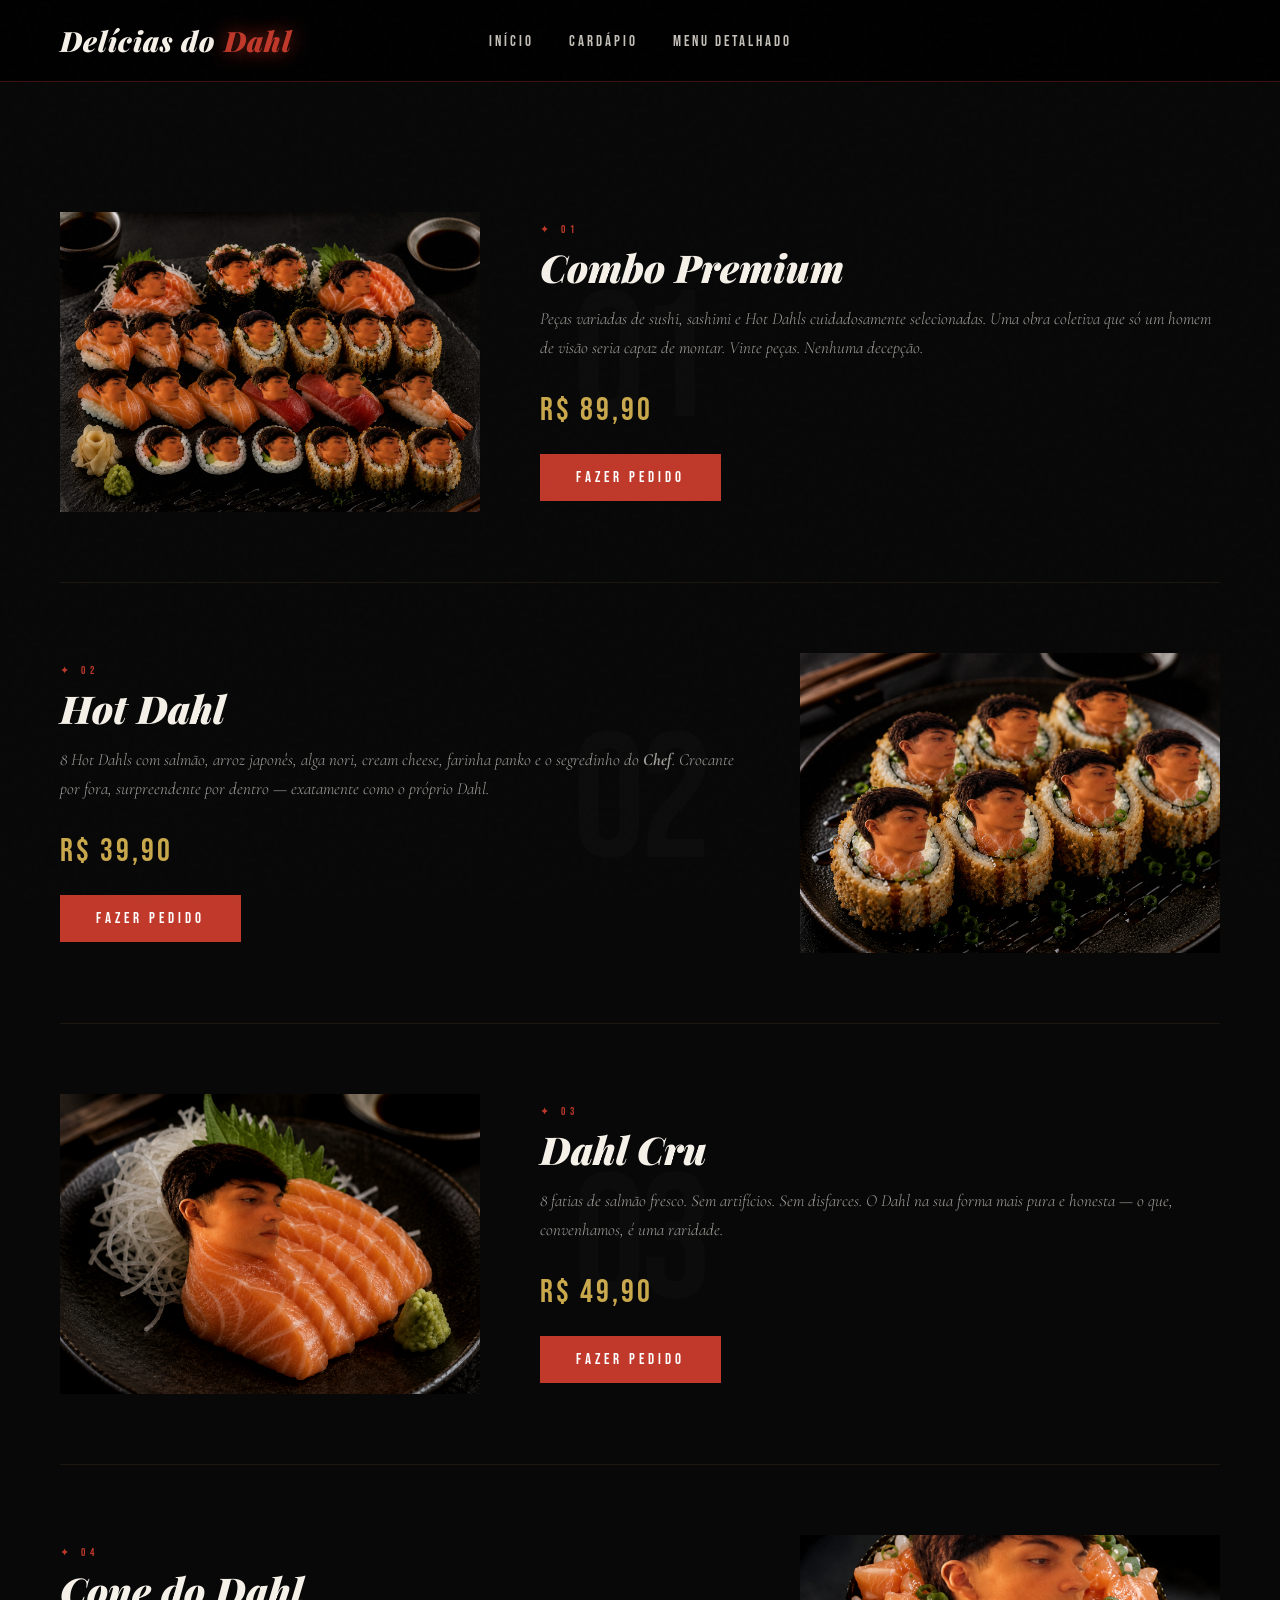
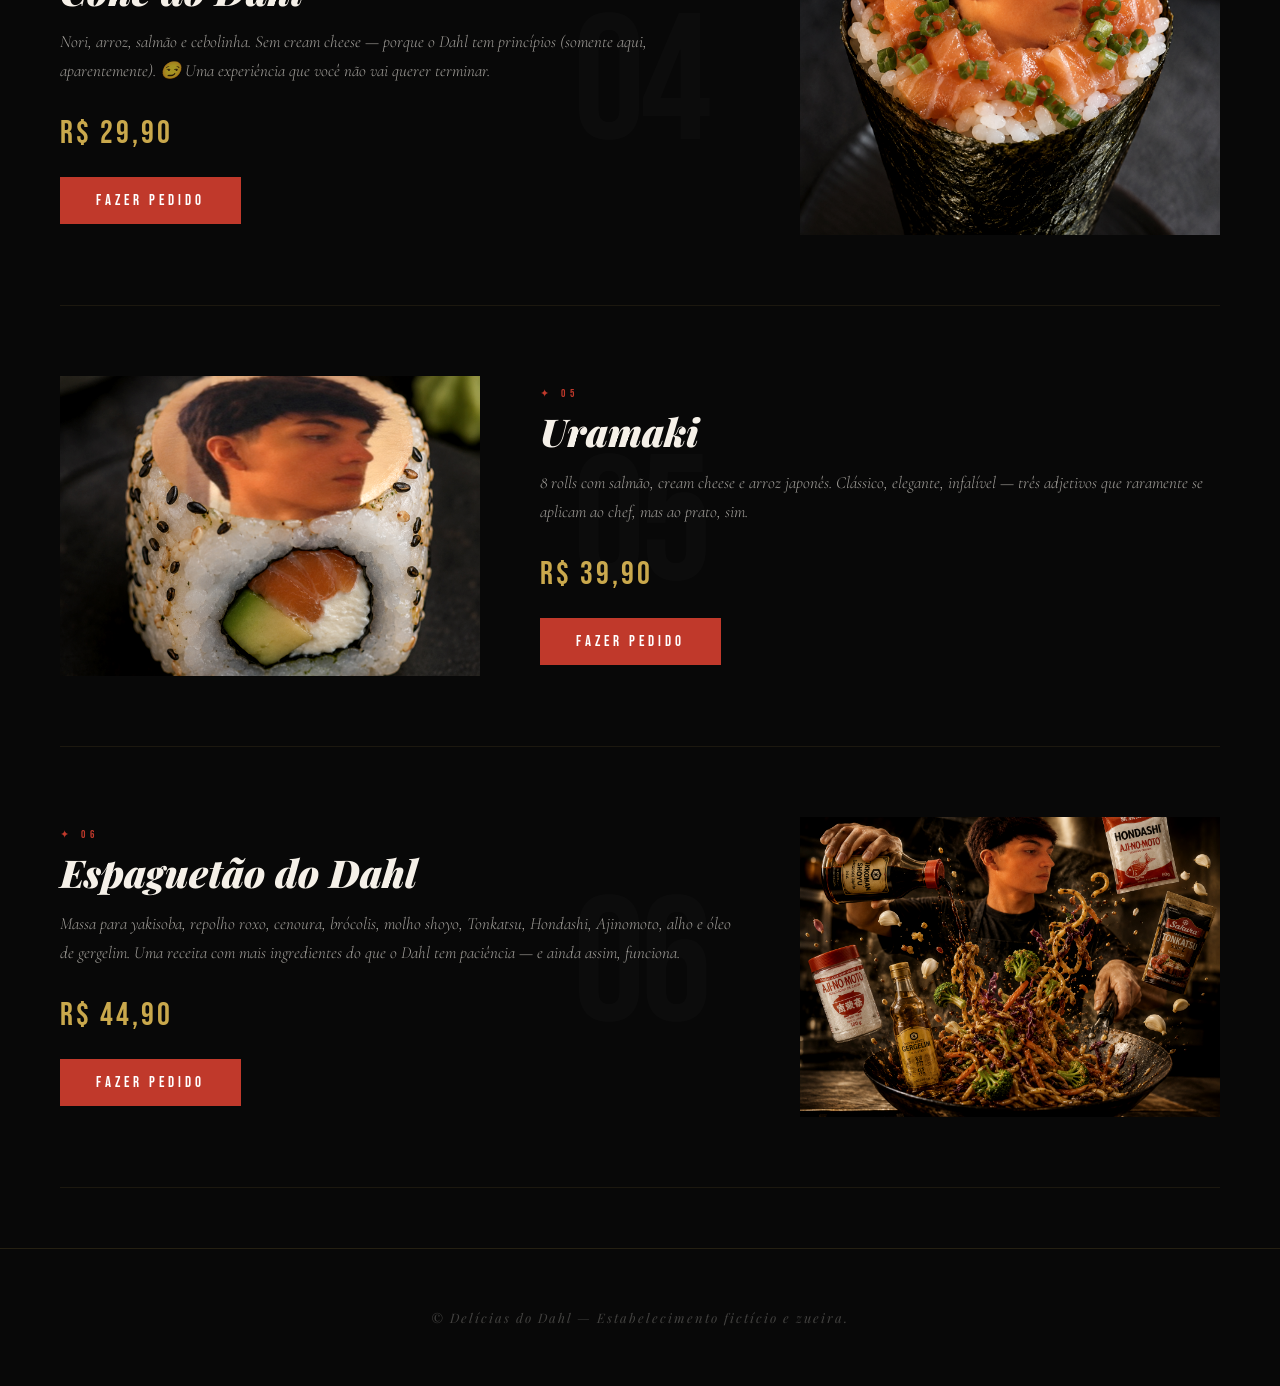
==== menu-detalhado.html @ f965256a "first commit" ====
<!DOCTYPE html>
<html lang="pt-br">
<head>
    <meta charset="UTF-8">
    <meta name="viewport" content="width=device-width, initial-scale=1.0">
    <title>Menu Detalhado — Delícias do Dahl</title>
    <link rel="stylesheet" href="style.css">
    <link rel="preconnect" href="https://fonts.googleapis.com">
    <link href="https://fonts.googleapis.com/css2?family=Playfair+Display:ital,wght@0,700;0,900;1,700&family=Cormorant+Garamond:ital,wght@0,300;0,500;1,300;1,500&family=Bebas+Neue&display=swap" rel="stylesheet">
</head>
<body>

<header>
    <nav class="navecabeção">
        <h1><em>Delícias do <span>Dahl</span></em></h1>
        <ul>
            <li><a href="index.html">Início</a></li>
            <li><a href="cardapio.html">Cardápio</a></li>
            <li><a href="menu-detalhado.html">Menu Detalhado</a></li>
        </ul>
    </nav>
</header>

<main class="menu-detalhado">

    <section id="combo" data-numero="01">
        <img src="ComboDahl.png" alt="Combo Premium">
        <div class="prato-info">
            <span class="prato-numero">✦ 01</span>
            <h2>Combo Premium</h2>
            <p>
                Peças variadas de sushi, sashimi e Hot Dahls cuidadosamente selecionadas.
                Uma obra coletiva que só um homem de visão seria capaz de montar.
                Vinte peças. Nenhuma decepção.
            </p>
            <span class="prato-preco">R$ 89,90</span>
            <button class="pedido" onclick="realizarPedido()">FAZER PEDIDO</button>
        </div>
    </section>

    <section id="hotroll" data-numero="02">
        <img src="HotDahl.png" alt="Hot Dahl">
        <div class="prato-info">
            <span class="prato-numero">✦ 02</span>
            <h2>Hot Dahl</h2>
            <p>
                8 Hot Dahls com salmão, arroz japonês, alga nori, cream cheese,
                farinha panko e o segredinho do <strong>Chef</strong>.
                Crocante por fora, surpreendente por dentro —
                exatamente como o próprio Dahl.
            </p>
            <span class="prato-preco">R$ 39,90</span>
            <button class="pedido" onclick="realizarPedido()">FAZER PEDIDO</button>
        </div>
    </section>

    <section id="sashimi" data-numero="03">
        <img src="SashimiDahl.png" alt="Dahl Cru">
        <div class="prato-info">
            <span class="prato-numero">✦ 03</span>
            <h2>Dahl Cru</h2>
            <p>8 fatias de salmão fresco. Sem artifícios. Sem disfarces.
                O Dahl na sua forma mais pura e honesta —
                o que, convenhamos, é uma raridade.</p>
            <span class="prato-preco">R$ 49,90</span>
            <button class="pedido" onclick="realizarPedido()">FAZER PEDIDO</button>
        </div>
    </section>

    <section id="temaki" data-numero="04">
        <img src="TemakiDahl.png" alt="Cone do Dahl">
        <div class="prato-info">
            <span class="prato-numero">✦ 04</span>
            <h2>Cone do Dahl</h2>
            <p>
                Nori, arroz, salmão e cebolinha.
                Sem cream cheese — porque o Dahl tem princípios
                (somente aqui, aparentemente). 😏
                Uma experiência que você não vai querer terminar.
            </p>
            <span class="prato-preco">R$ 29,90</span>
            <button class="pedido" onclick="realizarPedido()">FAZER PEDIDO</button>
        </div>
    </section>

    <section id="uramaki" data-numero="05">
        <img src="DahlUrumaki.png" alt="Uramaki">
        <div class="prato-info">
            <span class="prato-numero">✦ 05</span>
            <h2>Uramaki</h2>
            <p>
                8 rolls com salmão, cream cheese e arroz japonês.
                Clássico, elegante, infalível —
                três adjetivos que raramente se aplicam ao chef, mas ao prato, sim.
            </p>
            <span class="prato-preco">R$ 39,90</span>
            <button class="pedido" onclick="realizarPedido()">FAZER PEDIDO</button>
        </div>
    </section>

    <section id="yakisoba" data-numero="06">
        <img src="Espaguetão.png" alt="Espaguetão do Dahl">
        <div class="prato-info">
            <span class="prato-numero">✦ 06</span>
            <h2>Espaguetão do Dahl</h2>
            <p>
                Massa para yakisoba, repolho roxo, cenoura, brócolis,
                molho shoyo, Tonkatsu, Hondashi, Ajinomoto, alho e óleo de gergelim.
                Uma receita com mais ingredientes do que o Dahl tem
                paciência — e ainda assim, funciona.
            </p>
            <span class="prato-preco">R$ 44,90</span>
            <button class="pedido" onclick="realizarPedido()">FAZER PEDIDO</button>
        </div>
    </section>

</main>

<footer class="rodape-drama">
    <p>© Delícias do Dahl — Estabelecimento fictício e zueira.</p>
</footer>

<script>
    function realizarPedido() {
        const msgs = [
            "Pedido realizado! O Dahl já está suando na cozinha.",
            "Compra confirmada! Ele vai fazer isso com um sorriso no rosto.",
            "Pedido aceito! Diz que vai chegar em 30 minutos mas já sabe como é.",
            "Beleza! Seu pedido foi enviado para as mãos talentosas do Chef."
        ];
        alert(msgs[Math.floor(Math.random() * msgs.length)]);
    }
</script>

</body>
</html>
---- style.css ----
@import url('https://fonts.googleapis.com/css2?family=Playfair+Display:ital,wght@0,700;0,900;1,700&family=Cormorant+Garamond:ital,wght@0,300;0,500;1,300;1,500&family=Bebas+Neue&display=swap');

* {
    margin: 0;
    padding: 0;
    box-sizing: border-box;
}

:root {
    --vermelho: #c0392b;
    --vermelho-escuro: #7b1010;
    --dourado: #c9a84c;
    --dourado-claro: #f0d080;
    --preto: #080808;
    --preto-medio: #131313;
    --branco: #f5f0e8;
}

body {
    font-family: 'Cormorant Garamond', serif;
    background-color: var(--preto);
    color: var(--branco);
    cursor: default;
    overflow-x: hidden;
}

/* Grain overlay em tudo */
body::before {
    content: '';
    position: fixed;
    inset: 0;
    background-image: url("data:image/svg+xml,%3Csvg viewBox='0 0 200 200' xmlns='http://www.w3.org/2000/svg'%3E%3Cfilter id='n'%3E%3CfeTurbulence type='fractalNoise' baseFrequency='0.9' numOctaves='4' stitchTiles='stitch'/%3E%3C/filter%3E%3Crect width='100%25' height='100%25' filter='url(%23n)' opacity='0.04'/%3E%3C/svg%3E");
    pointer-events: none;
    z-index: 9999;
    opacity: 0.35;
}

/* ── NAVBAR ── */
.navecabeção {
    display: flex;
    align-items: center;
    justify-content: space-between;
    padding: 22px 60px;
    background: linear-gradient(180deg, #000 0%, rgba(0,0,0,0.85) 100%);
    border-bottom: 1px solid rgba(192, 57, 43, 0.3);
    position: sticky;
    top: 0;
    z-index: 100;
    backdrop-filter: blur(10px);
}

.navecabeção h1 {
    font-family: 'Playfair Display', serif;
    font-size: 28px;
    font-weight: 900;
    font-style: italic;
    color: var(--branco);
    letter-spacing: 1px;
}

.navecabeção h1 span {
    color: var(--vermelho);
    text-shadow: 0 0 20px rgba(192,57,43,0.8);
}

.navecabeção ul {
    display: flex;
    list-style: none;
    gap: 35px;
    position: absolute;
    left: 50%;
    transform: translateX(-50%);
}

.navecabeção a {
    text-decoration: none;
    color: var(--branco);
    font-family: 'Bebas Neue', sans-serif;
    font-size: 15px;
    letter-spacing: 3px;
    transition: 0.3s;
    opacity: 0.8;
}

.navecabeção a:hover {
    color: var(--dourado);
    opacity: 1;
    text-shadow: 0 0 12px rgba(201, 168, 76, 0.6);
}

/* ── HERO ── */
.hero {
    height: 100vh;
    display: flex;
    flex-direction: column;
    justify-content: center;
    align-items: center;
    background-image: url(Espaguetão.png);
    background-size: cover;
    background-position: center;
    text-align: center;
    position: relative;
    overflow: hidden;
}

.hero::before {
    content: '';
    position: absolute;
    inset: 0;
    background: linear-gradient(
        180deg,
        rgba(0,0,0,0.3) 0%,
        rgba(8,8,8,0.6) 50%,
        rgba(8,8,8,0.95) 100%
    );
}

.hero-content {
    position: relative;
    z-index: 2;
    animation: fadeUp 1.2s ease forwards;
}

@keyframes fadeUp {
    from { opacity: 0; transform: translateY(40px); }
    to { opacity: 1; transform: translateY(0); }
}

.hero-tagline {
    font-family: 'Bebas Neue', sans-serif;
    font-size: 11px;
    letter-spacing: 8px;
    color: var(--dourado);
    text-transform: uppercase;
    margin-bottom: 20px;
    opacity: 0.9;
}

.hero h2 {
    font-family: 'Playfair Display', serif;
    font-size: clamp(42px, 7vw, 88px);
    font-weight: 900;
    font-style: italic;
    line-height: 1.05;
    text-shadow: 2px 4px 30px rgba(0,0,0,0.9);
    max-width: 900px;
    margin-bottom: 16px;
}

.hero h2 em {
    color: var(--vermelho);
    font-style: italic;
}

.hero-sub {
    font-family: 'Cormorant Garamond', serif;
    font-size: 22px;
    font-style: italic;
    font-weight: 300;
    color: rgba(245,240,232,0.75);
    margin-bottom: 40px;
    letter-spacing: 1px;
}

/* Linha decorativa */
.hero-divider {
    width: 80px;
    height: 1px;
    background: linear-gradient(90deg, transparent, var(--dourado), transparent);
    margin: 0 auto 40px;
}

/* ── BOTÃO ── */
.btn {
    display: inline-block;
    background: transparent;
    color: var(--branco);
    border: 1px solid var(--dourado);
    padding: 14px 36px;
    text-decoration: none;
    font-family: 'Bebas Neue', sans-serif;
    font-size: 14px;
    letter-spacing: 4px;
    transition: 0.4s;
    position: relative;
    overflow: hidden;
}

.btn::before {
    content: '';
    position: absolute;
    inset: 0;
    background: var(--vermelho);
    transform: scaleX(0);
    transform-origin: left;
    transition: transform 0.4s ease;
    z-index: -1;
}

.btn:hover {
    border-color: var(--vermelho);
    color: white;
    text-shadow: none;
}

.btn:hover::before {
    transform: scaleX(1);
}

/* ── SEÇÕES ── */
.destaques,
.menu {
    padding: 90px 60px;
}

.section-header {
    text-align: center;
    margin-bottom: 60px;
}

.section-label {
    font-family: 'Bebas Neue', sans-serif;
    font-size: 11px;
    letter-spacing: 6px;
    color: var(--vermelho);
    display: block;
    margin-bottom: 12px;
}

.destaques h2,
.menu h2 {
    font-family: 'Playfair Display', serif;
    font-size: clamp(32px, 4vw, 52px);
    font-weight: 700;
    font-style: italic;
    text-align: center;
    margin-bottom: 10px;
}

.section-sub {
    font-size: 17px;
    font-style: italic;
    font-weight: 300;
    color: rgba(245,240,232,0.5);
    text-align: center;
    margin-top: 8px;
}

/* ── CARDS ── */
.cards {
    display: flex;
    justify-content: center;
    gap: 28px;
    flex-wrap: wrap;
}

.card {
    width: 310px;
    background-color: var(--preto-medio);
    border: 1px solid rgba(201,168,76,0.15);
    overflow: hidden;
    transition: 0.4s;
    position: relative;
}

.card::after {
    content: '';
    position: absolute;
    bottom: 0;
    left: 0;
    right: 0;
    height: 2px;
    background: linear-gradient(90deg, transparent, var(--vermelho), transparent);
    transform: scaleX(0);
    transition: 0.4s;
}

.card:hover {
    transform: translateY(-8px);
    border-color: rgba(201,168,76,0.4);
    box-shadow: 0 20px 60px rgba(192,57,43,0.2);
}

.card:hover::after {
    transform: scaleX(1);
}

.card img {
    width: 100%;
    height: 200px;
    object-fit: cover;
    filter: saturate(0.85);
    transition: 0.4s;
}

.card:hover img {
    filter: saturate(1.1);
    transform: scale(1.03);
}

.card h3 {
    font-family: 'Playfair Display', serif;
    font-size: 20px;
    font-style: italic;
    margin: 18px 18px 6px;
}

.card p {
    font-size: 14px;
    font-weight: 300;
    color: rgba(245,240,232,0.6);
    font-style: italic;
    margin: 0 18px 10px;
}

.card strong {
    display: block;
    font-family: 'Bebas Neue', sans-serif;
    font-size: 22px;
    color: var(--dourado);
    letter-spacing: 2px;
    margin: 0 18px 16px;
}

.card span {
    display: block;
    margin: 0 18px 16px;
    color: var(--vermelho);
    font-size: 16px;
    letter-spacing: 2px;
}

.card .btn {
    display: block;
    margin: 0 18px 18px;
    text-align: center;
    font-size: 11px;
    padding: 10px 20px;
}

/* ── MENU DETALHADO ── */
.menu-detalhado {
    padding: 60px;
}

.menu-detalhado section {
    display: flex;
    align-items: center;
    gap: 60px;
    padding: 70px 0;
    border-bottom: 1px solid rgba(201,168,76,0.1);
    position: relative;
}

.menu-detalhado section:nth-child(even) {
    flex-direction: row-reverse;
}

.menu-detalhado section::before {
    content: attr(data-numero);
    position: absolute;
    top: 50%;
    left: 50%;
    transform: translate(-50%, -50%);
    font-family: 'Bebas Neue', sans-serif;
    font-size: 180px;
    color: rgba(255,255,255,0.02);
    pointer-events: none;
    letter-spacing: -5px;
}

.menu-detalhado img {
    width: 420px;
    height: 300px;
    object-fit: cover;
    filter: saturate(0.8) contrast(1.1);
    transition: 0.6s;
    flex-shrink: 0;
}

.menu-detalhado img:hover {
    filter: saturate(1.2) contrast(1.05);
    transform: scale(1.03);
}

.menu-detalhado .prato-info {
    flex: 1;
}

.prato-numero {
    font-family: 'Bebas Neue', sans-serif;
    font-size: 11px;
    letter-spacing: 5px;
    color: var(--vermelho);
    display: block;
    margin-bottom: 10px;
}

.menu-detalhado h2 {
    font-family: 'Playfair Display', serif;
    font-size: clamp(28px, 3vw, 44px);
    font-style: italic;
    font-weight: 900;
    margin-bottom: 16px;
    line-height: 1.1;
}

.menu-detalhado p {
    font-size: 17px;
    font-weight: 300;
    font-style: italic;
    color: rgba(245,240,232,0.65);
    line-height: 1.7;
    margin-bottom: 28px;
}

.prato-preco {
    font-family: 'Bebas Neue', sans-serif;
    font-size: 32px;
    color: var(--dourado);
    letter-spacing: 3px;
    display: block;
    margin-bottom: 24px;
}

/* ── BOTÃO DE PEDIDO ── */
.pedido {
    padding: 14px 36px;
    border: none;
    background: var(--vermelho);
    color: white;
    font-family: 'Bebas Neue', sans-serif;
    font-size: 15px;
    letter-spacing: 4px;
    cursor: pointer;
    position: relative;
    overflow: hidden;
    transition: 0.3s;
}

.pedido::after {
    content: '';
    position: absolute;
    inset: 0;
    background: linear-gradient(45deg, transparent 30%, rgba(255,255,255,0.1) 50%, transparent 70%);
    transform: translateX(-100%);
    transition: 0.5s;
}

.pedido:hover {
    background: var(--vermelho-escuro);
    letter-spacing: 6px;
}

.pedido:hover::after {
    transform: translateX(100%);
}

/* ── RODAPÉ DRAMÁTICO ── */
.rodape-drama {
    text-align: center;
    padding: 60px;
    border-top: 1px solid rgba(201,168,76,0.15);
    font-family: 'Playfair Display', serif;
    font-size: 13px;
    font-style: italic;
    color: rgba(245,240,232,0.25);
    letter-spacing: 2px;
}
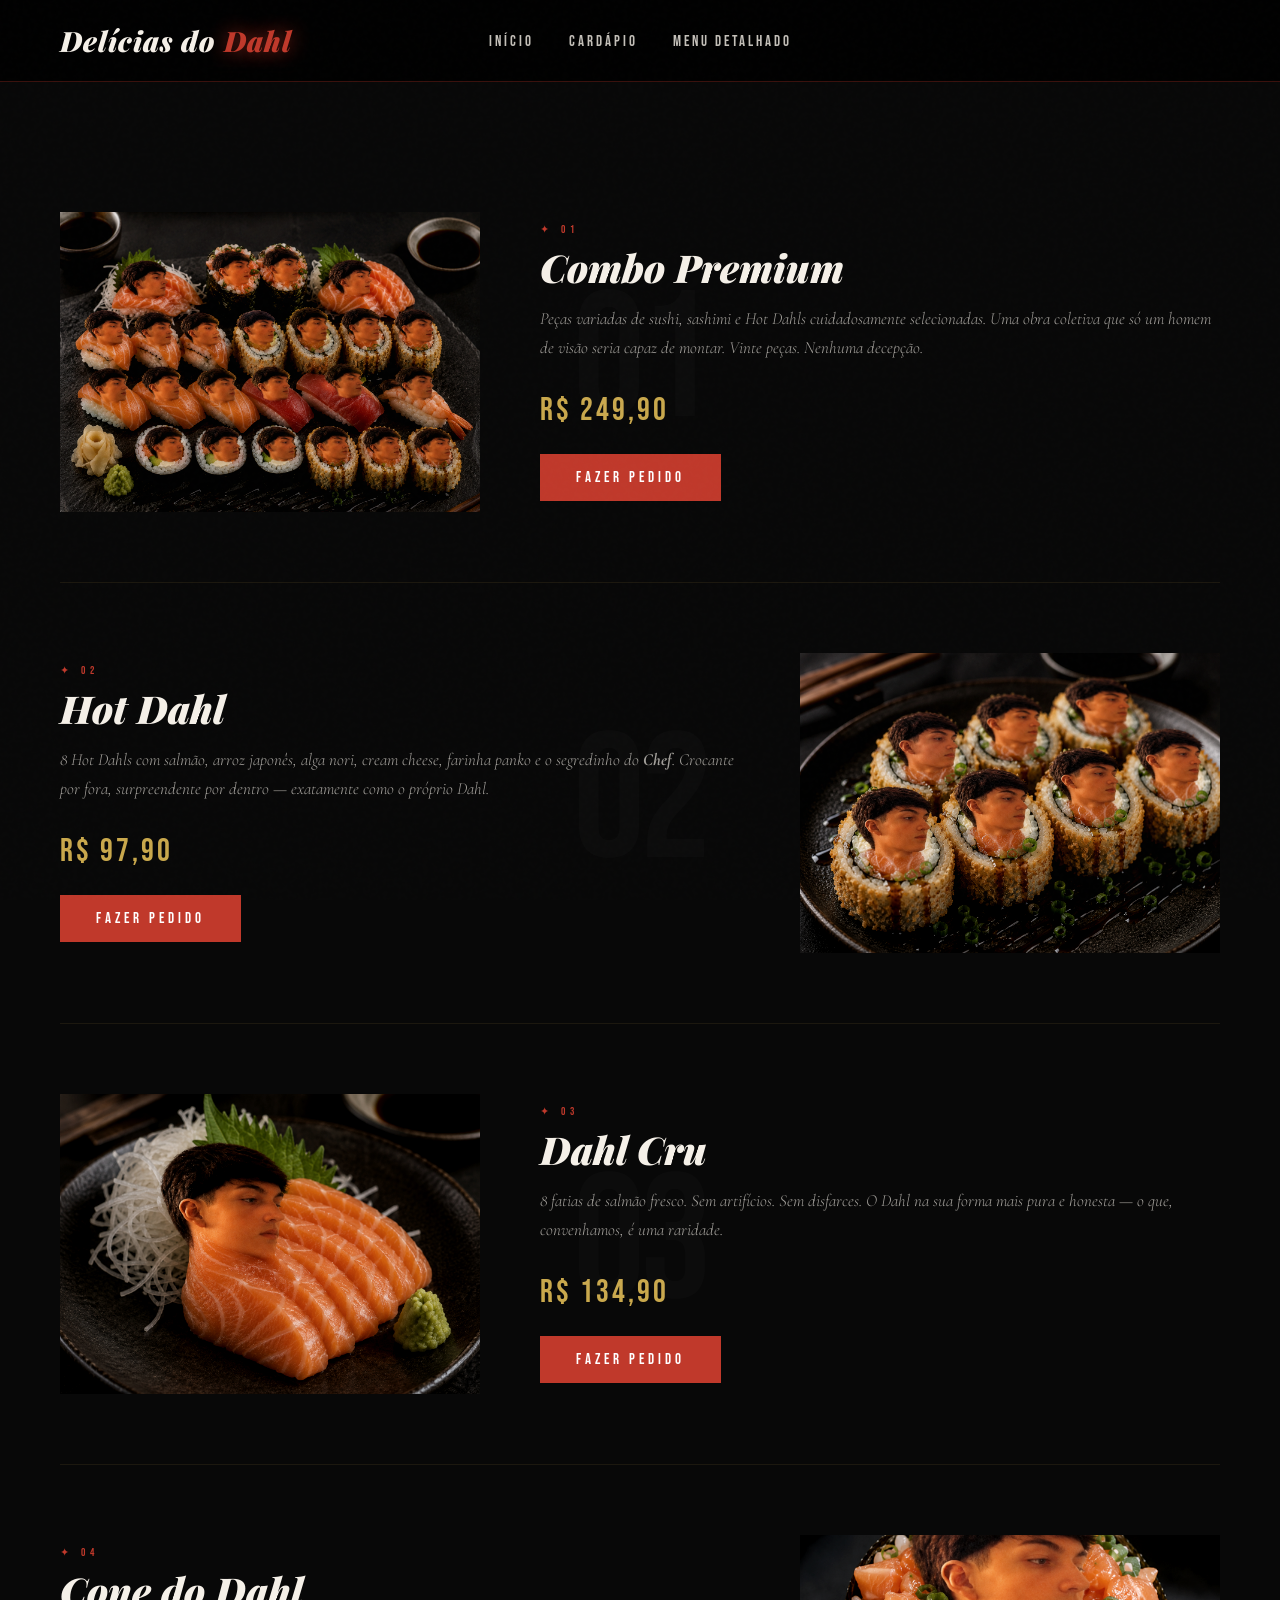
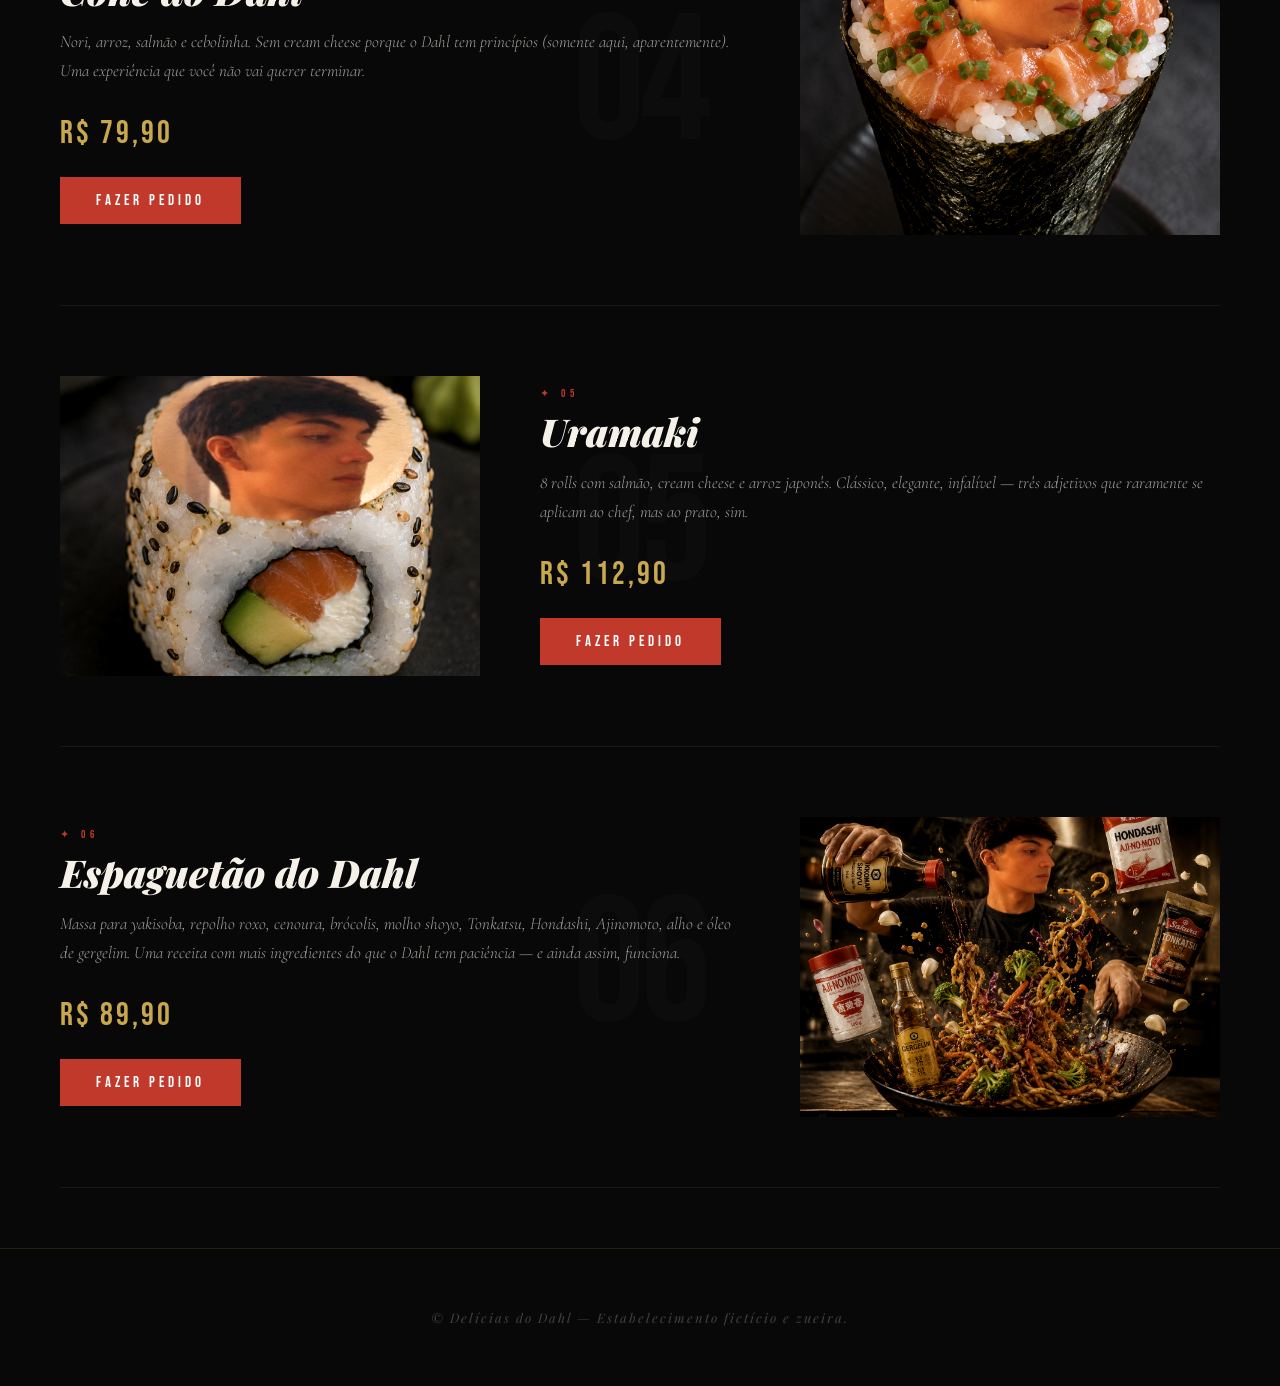
==== commit a232f7d4: "mudança de preços" ====
--- a/menu-detalhado.html
+++ b/menu-detalhado.html
@@ -33,7 +33,7 @@
                 Uma obra coletiva que só um homem de visão seria capaz de montar.
                 Vinte peças. Nenhuma decepção.
             </p>
-            <span class="prato-preco">R$ 89,90</span>
+            <span class="prato-preco">R$ 249,90</span>
             <button class="pedido" onclick="realizarPedido()">FAZER PEDIDO</button>
         </div>
     </section>
@@ -49,7 +49,7 @@
                 Crocante por fora, surpreendente por dentro —
                 exatamente como o próprio Dahl.
             </p>
-            <span class="prato-preco">R$ 39,90</span>
+            <span class="prato-preco">R$ 97,90</span>
             <button class="pedido" onclick="realizarPedido()">FAZER PEDIDO</button>
         </div>
     </section>
@@ -62,7 +62,7 @@
             <p>8 fatias de salmão fresco. Sem artifícios. Sem disfarces.
                 O Dahl na sua forma mais pura e honesta —
                 o que, convenhamos, é uma raridade.</p>
-            <span class="prato-preco">R$ 49,90</span>
+            <span class="prato-preco">R$ 134,90</span>
             <button class="pedido" onclick="realizarPedido()">FAZER PEDIDO</button>
         </div>
     </section>
@@ -74,11 +74,10 @@
             <h2>Cone do Dahl</h2>
             <p>
                 Nori, arroz, salmão e cebolinha.
-                Sem cream cheese — porque o Dahl tem princípios
-                (somente aqui, aparentemente). 😏
-                Uma experiência que você não vai querer terminar.
+                Sem cream cheese porque o Dahl tem princípios
+                (somente aqui, aparentemente). Uma experiência que você não vai querer terminar.
             </p>
-            <span class="prato-preco">R$ 29,90</span>
+            <span class="prato-preco">R$ 79,90</span>
             <button class="pedido" onclick="realizarPedido()">FAZER PEDIDO</button>
         </div>
     </section>
@@ -93,7 +92,7 @@
                 Clássico, elegante, infalível —
                 três adjetivos que raramente se aplicam ao chef, mas ao prato, sim.
             </p>
-            <span class="prato-preco">R$ 39,90</span>
+            <span class="prato-preco">R$ 112,90</span>
             <button class="pedido" onclick="realizarPedido()">FAZER PEDIDO</button>
         </div>
     </section>
@@ -109,7 +108,7 @@
                 Uma receita com mais ingredientes do que o Dahl tem
                 paciência — e ainda assim, funciona.
             </p>
-            <span class="prato-preco">R$ 44,90</span>
+            <span class="prato-preco">R$ 89,90</span>
             <button class="pedido" onclick="realizarPedido()">FAZER PEDIDO</button>
         </div>
     </section>
